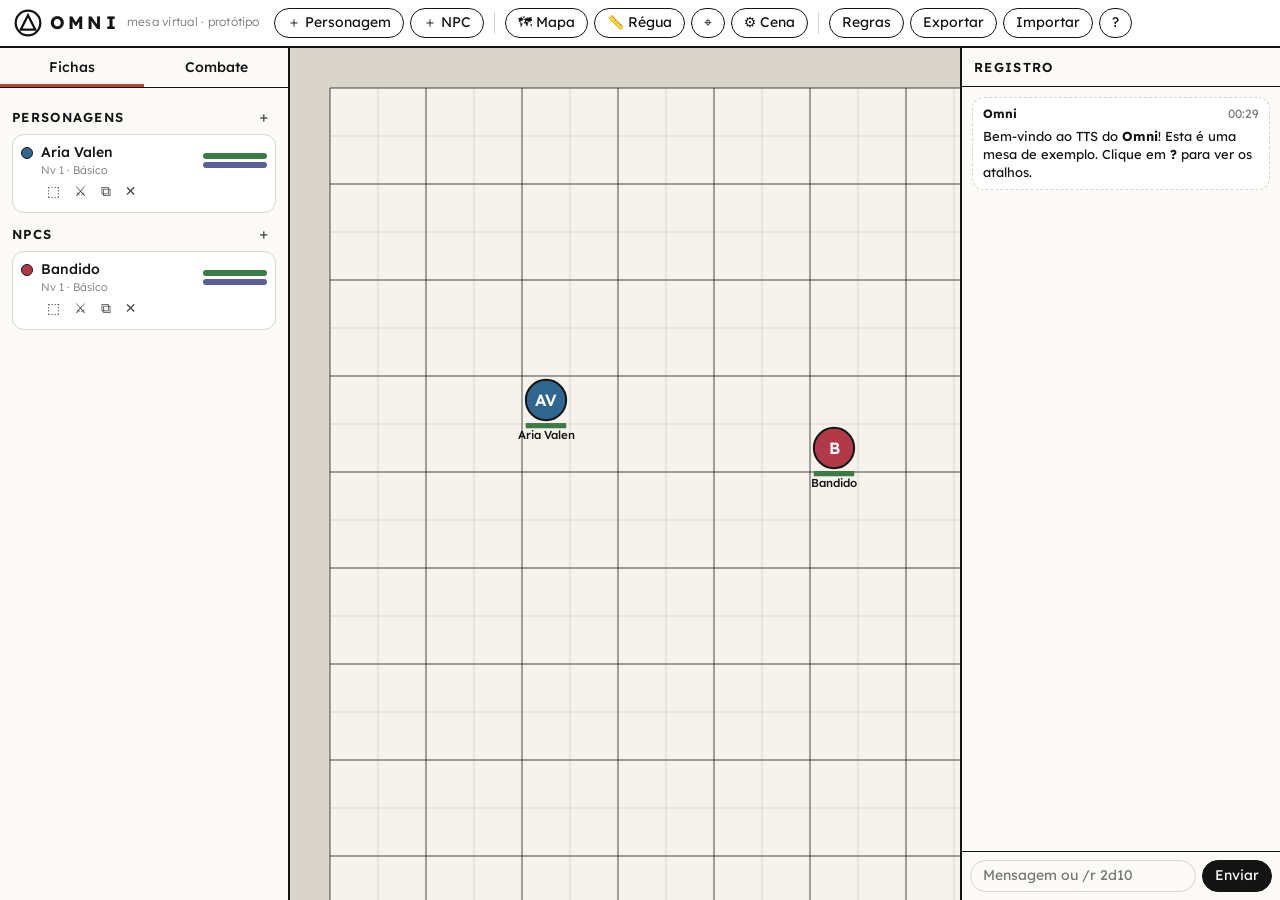
==== vtt/index.html @ f9f19699 "Estrutura inicial do Omni: livro, ficha, dados e protótipo do TTS - Livro de regras V4 convertido pa" ====
<!doctype html>
<html lang="pt-BR">
<head>
  <meta charset="utf-8">
  <meta name="viewport" content="width=device-width, initial-scale=1">
  <title>Omni — Mesa Virtual</title>
  <link rel="preconnect" href="https://fonts.googleapis.com">
  <link rel="stylesheet" href="https://fonts.googleapis.com/css2?family=Lexend:wght@300;400;500;600;700&display=swap">
  <link rel="stylesheet" href="css/omni.css">
  <link rel="icon" href="data:image/svg+xml,%3Csvg xmlns='http://www.w3.org/2000/svg' viewBox='0 0 100 100'%3E%3Ccircle cx='50' cy='50' r='44' fill='none' stroke='%23111' stroke-width='8'/%3E%3Cpolygon points='50,22 24,74 76,74' fill='none' stroke='%23111' stroke-width='8'/%3E%3C/svg%3E">
</head>
<body>
  <div id="app">
    <header class="topbar">
      <div class="brand"><svg viewBox="0 0 100 100" aria-hidden="true"><circle cx="50" cy="50" r="44"/><polygon points="50,22 24,74 76,74"/></svg>OMNI <small>mesa virtual · protótipo</small></div>
      <nav class="tools" aria-label="Ferramentas">
        <button id="btn-new-pc">＋ Personagem</button>
        <button id="btn-new-npc">＋ NPC</button>
        <span class="sep"></span>
        <button id="btn-map" title="Carregar imagem de mapa">🗺 Mapa</button>
        <button id="btn-ruler" aria-pressed="false" title="Régua de zonas (ou Ctrl+arrastar)">📏 Régua</button>
        <button id="btn-center" title="Centralizar">⌖</button>
        <button id="btn-scene" title="Configurar cena e grade">⚙ Cena</button>
        <span class="sep"></span>
        <button id="btn-rules">Regras</button>
        <button id="btn-export" title="Baixar a mesa em JSON">Exportar</button>
        <button id="btn-import" title="Carregar mesa ou personagem JSON">Importar</button>
        <button id="btn-help" title="Ajuda">?</button>
      </nav>
      <span id="round-badge" class="round-badge" aria-live="polite"></span>
    </header>

    <aside class="left">
      <div class="panel-tabs" role="tablist">
        <button data-panel="actors" aria-selected="true" role="tab">Fichas</button>
        <button data-panel="combat" aria-selected="false" role="tab">Combate</button>
      </div>
      <div id="actors" class="panel"></div>
      <div id="combat" class="panel" hidden></div>
    </aside>

    <main class="board-wrap"><canvas id="board" aria-label="Mapa da cena"></canvas></main>

    <aside class="right">
      <h3 class="chat-title">Registro</h3>
      <div id="chat-log" class="chat-log" aria-live="polite"></div>
      <form id="chat-form" class="chat-form" autocomplete="off">
        <input name="msg" placeholder="Mensagem ou /r 2d10" aria-label="Mensagem">
        <button class="primary">Enviar</button>
      </form>
    </aside>
  </div>
  <script>
    // Mostra erros na tela (protótipo): facilita reportar problemas.
    addEventListener('error', e => showErr(e.message + ' @ ' + (e.filename || '').split('/').pop() + ':' + e.lineno));
    addEventListener('unhandledrejection', e => showErr(String(e.reason && (e.reason.stack || e.reason))));
    function showErr(m) { const d = document.createElement('pre'); d.className = 'err-box'; d.textContent = m; d.onclick = () => d.remove(); document.body.append(d); }
  </script>
  <script type="module" src="js/main.js"></script>
</body>
</html>
---- vtt/css/omni.css ----
/* Omni — Mesa Virtual. Visual inspirado na ficha em papel: tinta preta, cantos arredondados, traço grosso. */
:root {
  --font-ui: 'Lexend', system-ui, -apple-system, 'Segoe UI', sans-serif;
  --paper: #ffffff;
  --bg: #f1efea;
  --panel: #fbfaf7;
  --ink: #141414;
  --ink-2: #4a4a48;
  --muted: #7b7a75;
  --line: #141414;
  --line-soft: #d8d5cc;
  --accent: #b5462f;
  --accent-ink: #ffffff;
  --ok: #3a7d44;
  --danger: #b23a3a;
  --gold: #c99a1a;
  --board-bg: #d9d5cb;
  --board-paper: #f6f3ec;
  --grid-fine: rgba(20, 20, 20, .12);
  --grid-block: rgba(20, 20, 20, .38);
  --radius: 14px;
  --stroke: 2.5px;
  --shadow: 0 10px 30px rgba(0, 0, 0, .18);
  color-scheme: light;
}
@media (prefers-color-scheme: dark) {
  :root:not([data-theme="light"]) {
    --bg: #1b1b1a; --panel: #242422; --ink: #f1efe9; --ink-2: #cfcdc6; --muted: #9a988f;
    --line: #e9e6de; --line-soft: #3b3a36; --board-bg: #121211; --board-paper: #2a2926;
    --grid-fine: rgba(255, 255, 255, .08); --grid-block: rgba(255, 255, 255, .28); --paper: #20201e;
    --shadow: 0 10px 30px rgba(0, 0, 0, .5); color-scheme: dark;
  }
}
:root[data-theme="dark"] {
  --bg: #1b1b1a; --panel: #242422; --ink: #f1efe9; --ink-2: #cfcdc6; --muted: #9a988f;
  --line: #e9e6de; --line-soft: #3b3a36; --board-bg: #121211; --board-paper: #2a2926;
  --grid-fine: rgba(255, 255, 255, .08); --grid-block: rgba(255, 255, 255, .28); --paper: #20201e; color-scheme: dark;
}

* { box-sizing: border-box; }
html, body { margin: 0; height: 100%; }
body { background: var(--bg); color: var(--ink); font: 14px/1.4 var(--font-ui); overflow: hidden; }
button, input, select, textarea { font: inherit; color: inherit; }
h2, h3, h4 { margin: 0; font-weight: 600; letter-spacing: .02em; }
.muted { color: var(--muted); }
.hint { color: var(--muted); font-size: 12px; }
[hidden] { display: none !important; }

button {
  background: var(--paper); border: 1.5px solid var(--line); border-radius: 999px; padding: 4px 12px;
  cursor: pointer; white-space: nowrap; transition: background .12s, transform .05s;
}
button:hover { background: var(--bg); }
button:active { transform: translateY(1px); }
button:disabled { opacity: .4; cursor: not-allowed; }
button.primary { background: var(--ink); color: var(--paper); }
button.primary:hover { background: var(--accent); border-color: var(--accent); }
button.danger { border-color: var(--danger); color: var(--danger); }
button[aria-pressed="true"] { background: var(--accent); color: var(--accent-ink); border-color: var(--accent); }
.icon-btn { border: none; background: transparent; padding: 2px 6px; border-radius: 6px; color: var(--ink-2); }
.icon-btn:hover { background: var(--line-soft); color: var(--ink); }
button.link { border: none; background: none; padding: 0; text-align: left; font-weight: 500; text-decoration: underline; text-decoration-color: var(--line-soft); text-underline-offset: 3px; }
button.link:hover { text-decoration-color: var(--accent); color: var(--accent); background: none; }
:focus-visible { outline: 2px solid var(--accent); outline-offset: 2px; }

input, select, textarea {
  background: transparent; border: none; border-bottom: 1.5px solid var(--line-soft); padding: 2px 4px; min-width: 0;
}
input:focus, select:focus, textarea:focus { outline: none; border-bottom-color: var(--accent); }
textarea { border: 1.5px solid var(--line-soft); border-radius: 8px; width: 100%; resize: vertical; padding: 6px 8px; }
select { border: 1.5px solid var(--line-soft); border-radius: 8px; padding: 3px 6px; background: var(--paper); }
input.num { width: 3.2em; text-align: center; }
input[type=number]::-webkit-inner-spin-button { opacity: .5; }

/* ---------- layout ---------- */
#app {
  height: 100vh; display: grid;
  grid-template: "top top top" auto "left board right" 1fr / 290px 1fr 320px;
}
.topbar { grid-area: top; display: flex; align-items: center; gap: 14px; padding: 8px 14px; border-bottom: var(--stroke) solid var(--line); background: var(--paper); }
.brand { display: flex; align-items: center; gap: 8px; font-weight: 700; letter-spacing: .18em; font-size: 18px; }
.brand small { font-weight: 300; letter-spacing: .02em; font-size: 12px; color: var(--muted); }
.brand svg { width: 28px; height: 28px; fill: none; stroke: var(--ink); stroke-width: 8; }
.tools { display: flex; gap: 6px; flex-wrap: wrap; align-items: center; }
.tools .sep { width: 1px; height: 22px; background: var(--line-soft); margin: 0 4px; }
.round-badge { margin-left: auto; font-weight: 600; color: var(--accent); }

.left, .right { background: var(--panel); display: flex; flex-direction: column; min-height: 0; }
.left { grid-area: left; border-right: var(--stroke) solid var(--line); }
.right { grid-area: right; border-left: var(--stroke) solid var(--line); }
.board-wrap { grid-area: board; position: relative; min-width: 0; min-height: 0; overflow: hidden; }
#board { display: block; touch-action: none; }

.panel-tabs { display: flex; border-bottom: 1.5px solid var(--line); }
.panel-tabs button, .tabs button[role=tab] { border: none; border-radius: 0; flex: 1; padding: 10px; background: transparent; font-weight: 500; }
.panel-tabs button[aria-selected="true"] { box-shadow: inset 0 -3px 0 var(--accent); }
.panel { overflow: auto; padding: 10px 12px; flex: 1; }
.panel h3 { display: flex; justify-content: space-between; align-items: center; margin: 8px 0 6px; font-size: 13px; text-transform: uppercase; letter-spacing: .1em; }

/* lista de atores */
.actor-list { list-style: none; padding: 0; margin: 0 0 10px; }
.actor-list li { display: grid; grid-template-columns: 12px 1fr auto; grid-template-areas: "dot name bars" "dot actions actions"; gap: 2px 8px;
  padding: 8px; border: 1.5px solid var(--line-soft); border-radius: 12px; margin-bottom: 6px; cursor: grab; background: var(--paper); }
.actor-list li:hover { border-color: var(--line); }
.actor-list li.muted { display: block; cursor: default; }
.actor-list .dot { grid-area: dot; width: 12px; height: 12px; border-radius: 50%; margin-top: 4px; border: 1.5px solid var(--line); }
.actor-list .name { grid-area: name; font-weight: 500; display: flex; flex-direction: column; }
.actor-list .name small { color: var(--muted); font-weight: 300; font-size: 11px; }
.actor-list .bars { grid-area: bars; display: flex; flex-direction: column; gap: 3px; justify-content: center; }
.actor-list .actions { grid-area: actions; display: flex; gap: 2px; }
.bar { display: block; width: 64px; height: 6px; background: var(--line-soft); border-radius: 3px; overflow: hidden; }
.bar i { display: block; height: 100%; }
.bar.hp i { background: var(--ok); } .bar.san i { background: #5b5f97; }

/* combate */
.combat-idle { text-align: center; padding: 20px 6px; }
.combat-head { display: flex; align-items: center; gap: 8px; margin-bottom: 8px; flex-wrap: wrap; }
.combat-head small { color: var(--muted); }
.combat-head .primary { margin-left: auto; }
.combatants { list-style: none; padding: 0; margin: 0; }
.combatants li { border: 1.5px solid var(--line-soft); border-radius: 12px; padding: 8px; margin-bottom: 8px; background: var(--paper); }
.combatants li.dying { border-color: var(--danger); }
.combatants li.dead { opacity: .5; }
.cb-top { display: flex; align-items: center; gap: 8px; }
.cb-top .muted { font-size: 11px; margin-left: auto; }
.pt-track { display: flex; gap: 3px; margin: 6px 0; flex-wrap: wrap; }
.pt-track i { width: 14px; height: 14px; border: 1.5px solid var(--line); border-radius: 50%; }
.pt-track i.crit { border-style: dashed; border-color: var(--danger); }
.pt-track i.used { background: var(--ink); }
.pt-track i.crit.used { background: var(--danger); }
.cb-actions { display: flex; flex-wrap: wrap; gap: 4px; align-items: center; font-size: 12px; }
.cb-actions span { flex-basis: 100%; color: var(--ink-2); }
.cb-actions button { padding: 2px 8px; font-size: 12px; }
.chips { display: flex; flex-wrap: wrap; gap: 4px; margin-top: 6px; }
.chip { font-size: 11px; border: 1px solid var(--line-soft); border-radius: 999px; padding: 0 6px; }
.warn { color: var(--danger); font-size: 12px; margin-top: 4px; }

/* chat */
.chat-title { padding: 10px 12px; border-bottom: 1.5px solid var(--line); font-size: 13px; text-transform: uppercase; letter-spacing: .1em; }
.chat-log { flex: 1; overflow: auto; padding: 10px; display: flex; flex-direction: column; gap: 8px; }
.chat-form { display: flex; gap: 6px; padding: 8px; border-top: 1.5px solid var(--line); }
.chat-form input { flex: 1; border: 1.5px solid var(--line-soft); border-radius: 999px; padding: 5px 12px; }
.msg { border: 1.5px solid var(--line-soft); border-radius: 12px; padding: 8px 10px; background: var(--paper); }
.msg header { display: flex; justify-content: space-between; font-size: 12px; margin-bottom: 4px; }
.msg header time { color: var(--muted); }
.msg p { margin: 0; }
.msg-system { border-style: dashed; font-size: 13px; }
.msg-roll { border-color: var(--line); }
.roll-title { font-weight: 600; }
.roll-meta { font-size: 12px; color: var(--muted); margin-bottom: 6px; }
.dice { display: flex; flex-wrap: wrap; gap: 5px; margin-bottom: 6px; }
.die { min-width: 30px; height: 30px; display: inline-flex; align-items: center; justify-content: center; gap: 2px; padding: 0 5px;
  border: 2px solid var(--line); border-radius: 8px; font-weight: 600; font-size: 14px; }
.die.ok { background: var(--ink); color: var(--paper); }
.die.fail { color: var(--muted); border-color: var(--line-soft); }
.die.crit { background: var(--gold); border-color: var(--gold); color: #111; }
.die.reduced { background: var(--ink-2); }
.die s { font-weight: 300; font-size: 11px; opacity: .7; }
.die.bonus { border-style: dashed; }
.die.virtue { outline: 2px solid var(--ok); }
.die.flaw { outline: 2px solid var(--danger); }
.roll-total .big { font-size: 22px; font-weight: 700; }
.verdict { margin-top: 4px; font-weight: 700; letter-spacing: .06em; }
.verdict.pass { color: var(--ok); } .verdict.fail { color: var(--danger); }
.verdict small { font-weight: 400; letter-spacing: 0; color: var(--muted); }
.effect { margin-top: 6px; padding: 6px 8px; background: var(--bg); border-radius: 8px; font-size: 13px; }
.roll-actions { display: flex; flex-wrap: wrap; gap: 4px; margin-top: 8px; }
.roll-actions button { font-size: 12px; padding: 2px 10px; }

/* janelas */
.window { position: fixed; background: var(--paper); border: var(--stroke) solid var(--line); border-radius: 18px; box-shadow: var(--shadow);
  display: flex; flex-direction: column; max-height: calc(100vh - 20px); max-width: calc(100vw - 16px); }
.window-head { display: flex; align-items: center; justify-content: space-between; padding: 8px 10px 8px 16px; border-bottom: var(--stroke) solid var(--line); cursor: move; user-select: none; }
.window-head h2 { font-size: 15px; }
.window-body { overflow: auto; padding: 12px 14px; }
.toast { position: fixed; bottom: 18px; left: 50%; transform: translateX(-50%); background: var(--ink); color: var(--paper); padding: 8px 16px; border-radius: 999px; z-index: 9999; box-shadow: var(--shadow); }
.boot-error { max-width: 640px; margin: 15vh auto; padding: 24px; border: var(--stroke) solid var(--line); border-radius: var(--radius); background: var(--paper); }

/* formulários de diálogo */
.roll-form { display: grid; grid-template-columns: 1fr 1fr; gap: 10px 12px; }
.roll-form label { display: flex; flex-direction: column; font-size: 12px; color: var(--ink-2); gap: 2px; }
.roll-form label:has(> input[type=checkbox]) { flex-direction: row; align-items: center; gap: 6px; }
.roll-form .full { grid-column: 1 / -1; }
.roll-form input:not([type=checkbox]):not([type=radio]) { font-size: 15px; color: var(--ink); }
.roll-form .row { display: flex; gap: 6px; flex-wrap: wrap; }
.seg { display: flex; border: 1.5px solid var(--line); border-radius: 999px; overflow: hidden; }
.seg label { flex: 1; flex-direction: row !important; justify-content: center; padding: 5px; cursor: pointer; font-size: 13px !important; color: var(--ink) !important; }
.seg input { position: absolute; opacity: 0; pointer-events: none; }
.seg label:has(input:checked) { background: var(--ink); color: var(--paper) !important; }
.preview { margin: 0; padding: 8px; background: var(--bg); border-radius: 8px; font-size: 13px; }
.rules label { display: grid; grid-template-columns: auto 1fr; gap: 0 8px; margin-bottom: 10px; }
.rules small { grid-column: 2; color: var(--muted); }
.rest { display: flex; flex-direction: column; gap: 8px; }
.rest button { border-radius: 12px; padding: 10px; text-align: left; display: flex; justify-content: space-between; }
.rest small { color: var(--muted); }
.help h4 { margin: 10px 0 4px; } .help ul { margin: 0; padding-left: 18px; } .help li { margin-bottom: 3px; }

/* ---------- ficha ---------- */
.sheet-window .window-body { padding: 0; display: flex; flex-direction: column; min-height: 0; }
.tabs { display: flex; align-items: center; gap: 6px; padding: 0 10px; border-bottom: 1.5px solid var(--line); position: sticky; top: 0; background: var(--paper); z-index: 2; flex-wrap: wrap; }
.tabs button[role=tab] { flex: none; }
.tabs button[aria-selected="true"] { box-shadow: inset 0 -3px 0 var(--accent); }
.tabs .spacer { flex: 1; }
.warnings { padding: 0 14px; color: var(--danger); font-size: 12px; }
.warnings div { padding-top: 4px; }
.sheet-page { overflow: auto; padding: 12px 14px 16px; }
.box { border: var(--stroke) solid var(--line); border-radius: var(--radius); padding: 10px 12px; background: var(--paper); }
.box h3 { text-align: center; font-size: 14px; text-transform: uppercase; letter-spacing: .08em; margin-bottom: 8px; }
.box h4, .stat h4 { font-size: 12px; text-transform: uppercase; letter-spacing: .08em; text-align: center; margin-bottom: 4px; }

.sheet-grid { display: grid; gap: 12px; grid-template-columns: 210px minmax(0, 1fr) 300px;
  grid-template-areas: "personal personal progress" "domains middle combat"; }
.personal { grid-area: personal; display: grid; grid-template-columns: repeat(3, minmax(0, 1fr)) 110px; gap: 6px 14px; align-items: end; }
.personal label { display: flex; gap: 6px; align-items: baseline; font-size: 12px; font-weight: 600; text-transform: uppercase; letter-spacing: .05em; }
.personal label input, .personal label select { flex: 1; font-weight: 400; text-transform: none; letter-spacing: 0; font-size: 14px; }
.personal label:first-child input { font-size: 18px; font-weight: 600; }
.portrait { grid-column: 4; grid-row: 1 / span 3; display: flex; flex-direction: column; align-items: center; gap: 4px; }
.portrait img { width: 72px; height: 72px; object-fit: cover; border-radius: 50%; border: var(--stroke) solid var(--line); }
.portrait button { font-size: 11px; padding: 1px 8px; }
.progress { grid-area: progress; }
.progress h3 { font-weight: 500; text-transform: none; font-size: 17px; letter-spacing: .02em; }
.pp-grid { display: grid; grid-template-columns: 1fr 1fr; gap: 6px; }
.pp-grid > * { display: flex; justify-content: space-between; align-items: center; font-size: 12px; border: 1.5px solid var(--line-soft); border-radius: 10px; padding: 3px 8px; }
.pp-grid output { font-weight: 700; font-size: 15px; }
.pp-grid .pill { border-color: var(--line); border-radius: 999px; }

.domains { grid-area: domains; display: flex; flex-direction: column; gap: 4px; }
.dom-block { display: grid; grid-template-columns: 20px 1fr; align-items: center; }
.dom-label { writing-mode: vertical-rl; transform: rotate(180deg); font-size: 12px; color: var(--ink-2); text-align: center; letter-spacing: .06em; }
.dom-tri { position: relative; width: 170px; height: 150px; margin: 0 auto; }
.dom-tri svg { position: absolute; inset: 4px 10px 18px; width: calc(100% - 20px); height: calc(100% - 22px); fill: none; stroke: var(--line); stroke-width: 4; stroke-linejoin: round; }
.circle { position: absolute; display: flex; flex-direction: column; align-items: center; justify-content: center; border: 3px solid var(--line); border-radius: 50%; background: var(--paper); }
.circle input { width: 100%; text-align: center; border: none; font-weight: 700; font-size: 18px; padding: 0; }
.circle small { font-size: 11px; color: var(--accent); font-weight: 600; line-height: 1; }
.circle.big { width: 62px; height: 62px; left: 54px; top: 0; }
.circle.big input { font-size: 22px; }
.circle.left, .circle.right { width: 46px; height: 46px; top: 80px; }
.circle.left { left: 4px; } .circle.right { right: 4px; }
.attr-name { position: absolute; top: 128px; border: none; background: none; padding: 0 2px; font-size: 11px; color: var(--ink-2); text-decoration: underline dotted; text-underline-offset: 3px; }
.attr-name:hover { color: var(--accent); background: none; }
.attr-name.left { left: 0; } .attr-name.right { right: 0; }

.middle { grid-area: middle; display: flex; flex-direction: column; gap: 12px; min-width: 0; }
.vf { display: grid; grid-template-columns: 1fr 1fr; gap: 10px; }
.vf-col h4 { border-bottom: 1.5px solid var(--line); padding-bottom: 4px; }
.vf-row { display: flex; align-items: center; gap: 4px; margin-top: 4px; }
.vf-row input:not([type=checkbox]) { flex: 1; width: 0; }
.vf-row .use { display: flex; align-items: center; gap: 2px; font-size: 12px; }
.add { margin-top: 6px; font-size: 12px; padding: 2px 10px; border-style: dashed; }
.apts table { width: 100%; border-collapse: collapse; }
.apts th { font-size: 12px; text-transform: uppercase; letter-spacing: .06em; border-bottom: 1.5px solid var(--line); padding: 2px 4px; text-align: left; }
.apts th:nth-child(2) { width: 54px; text-align: center; border-left: 1.5px solid var(--line); }
.apts td { border-bottom: 1px solid var(--line-soft); padding: 3px 4px; }
.apts td:nth-child(2) { text-align: center; border-left: 1.5px solid var(--line); }
.apts td:last-child { width: 30px; }
input.mini { font-size: 12px; width: 9em; margin-left: 6px; }
.tag { font-size: 10px; border: 1px solid var(--line-soft); border-radius: 999px; padding: 0 6px; color: var(--muted); }
.add-row { display: flex; gap: 6px; margin-top: 8px; align-items: center; flex-wrap: wrap; }
.add-row select { flex: 1; min-width: 120px; }
.native { display: flex; gap: 6px; align-items: baseline; margin-top: 8px; padding-top: 6px; border-top: 1.5px solid var(--line); font-size: 12px; font-weight: 600; text-transform: uppercase; }
.native input { flex: 1; text-transform: none; font-weight: 400; }
.cond-row { display: flex; align-items: center; gap: 6px; border: 1.5px solid var(--line); border-radius: 999px; padding: 2px 4px 2px 12px; margin-bottom: 4px; }
.cond-row span { flex: 1; }
.special { display: grid; grid-template-columns: 1fr 1fr; gap: 8px; border: none; padding: 0; }
.special > div { border: var(--stroke) solid var(--line); border-radius: 12px 12px 30px 30px; padding: 6px; }
.pair, .big-pair { display: flex; align-items: center; justify-content: center; gap: 4px; }
.pair output, .big-pair output { font-weight: 700; font-size: 18px; }
.big-pair input.big { font-size: 26px; width: 2.4em; font-weight: 700; }
.big-pair output { font-size: 26px; }

.combat-stats { grid-area: combat; display: flex; flex-direction: column; gap: 8px; }
.stat { border: var(--stroke) solid var(--line); border-radius: 12px; padding: 6px 8px; display: block; }
.stat .sub { display: flex; justify-content: space-between; align-items: center; font-size: 11px; color: var(--ink-2); border-top: 1.5px solid var(--line-soft); margin-top: 4px; padding-top: 3px; gap: 4px; flex-wrap: wrap; }
.stat .sub select { font-size: 11px; padding: 1px 4px; }
.two { display: grid; grid-template-columns: 1fr 1fr; gap: 8px; }
.two.small { font-size: 12px; margin-bottom: 6px; }
.three { display: flex; flex-wrap: wrap; gap: 6px 10px; align-items: center; font-size: 12px; }
.three label { display: flex; align-items: center; gap: 4px; }
.three button { font-size: 12px; padding: 2px 8px; }
.death.active { border-color: var(--danger); background: color-mix(in srgb, var(--danger) 8%, transparent); }
.hex { display: flex; flex-direction: column; align-items: center; justify-content: center; border: var(--stroke) solid var(--line);
  clip-path: polygon(25% 0, 75% 0, 100% 50%, 75% 100%, 25% 100%, 0 50%); background: var(--line); padding: 3px; }
.hex > * { background: var(--paper); width: 100%; text-align: center; }
.hex h4 { padding-top: 10px; margin: 0; }
.hex output { font-size: 28px; font-weight: 700; padding-bottom: 10px; }
.abs-row { display: flex; align-items: center; gap: 6px; font-size: 12px; padding: 2px 0; border-bottom: 1px solid var(--line-soft); }
.abs-row span { flex: 1; }
.move { display: flex; align-items: center; gap: 8px; border: var(--stroke) solid var(--line); border-radius: 999px; padding: 4px 6px 4px 14px; }
.move h4 { margin: 0; }
.tag-hex { background: var(--ink); color: var(--paper); padding: 2px 14px; clip-path: polygon(10% 0, 90% 0, 100% 50%, 90% 100%, 10% 100%, 0 50%); font-weight: 600; }
.move small { color: var(--muted); font-size: 11px; }

/* habilidades */
.habs { margin-bottom: 12px; }
.hab-cols { display: grid; grid-template-columns: repeat(3, minmax(0, 1fr)); gap: 10px 16px; }
.hab-cols h4 { text-align: left; border-bottom: 1.5px solid var(--line); padding-bottom: 3px; }
.hab-cols ul { list-style: none; margin: 4px 0 0; padding: 0; }
.hab-cols li { margin-bottom: 4px; }
.hab-cols summary { display: flex; align-items: center; gap: 6px; cursor: pointer; }
.hab-cols summary b { flex: 1; font-weight: 500; }
.hab-cols .desc { font-size: 12px; color: var(--ink-2); margin: 4px 0 8px 14px; }
label.mini { font-size: 11px; color: var(--muted); }
.power-grid { display: grid; grid-template-columns: repeat(auto-fill, minmax(min(100%, 400px), 1fr)); gap: 10px; margin-bottom: 8px; }
.power-card { border: var(--stroke) solid var(--line); border-radius: var(--radius); overflow: hidden; display: flex; flex-direction: column; }
.pc-head { display: flex; border-bottom: 1.5px solid var(--line); }
.pc-head > input { flex: 1; padding: 6px 10px; font-weight: 600; border: none; }
.pc-head label { border-left: 1.5px solid var(--line); padding: 2px 8px; font-size: 11px; display: flex; flex-direction: column; align-items: center; }
.pc-meta { display: grid; grid-template-columns: repeat(auto-fit, minmax(96px, 1fr)); border-bottom: 1.5px solid var(--line); }
.pc-meta label { font-size: 10px; text-transform: uppercase; letter-spacing: .05em; padding: 3px 6px; display: flex; flex-direction: column; border-right: 1.5px solid var(--line); }
.pc-meta label:last-child { border-right: none; }
.pc-meta input { font-size: 13px; border: none; text-transform: none; }
.power-card textarea { border: none; border-radius: 0; min-height: 70px; }
.variants { font-size: 11px; text-transform: uppercase; display: flex; gap: 6px; padding: 4px 10px; border-top: 1.5px solid var(--line); align-items: baseline; }
.variants input { flex: 1; text-transform: none; font-size: 13px; }
.pc-foot { display: flex; gap: 8px; align-items: center; flex-wrap: wrap; padding: 6px 10px; border-top: 1.5px solid var(--line-soft); font-size: 12px; }
.pc-foot .spacer { flex: 1; }

/* inventário */
.inv-grid { display: grid; grid-template-columns: minmax(0, 1fr) minmax(0, 1fr); gap: 12px; }
.inv-grid .wide { grid-column: 1 / -1; }
.inv, .weapons { width: 100%; border-collapse: collapse; }
.inv th, .weapons th { font-size: 11px; text-transform: uppercase; letter-spacing: .05em; border-bottom: 1.5px solid var(--line); text-align: left; padding: 3px; }
.inv td, .weapons td { border-bottom: 1px solid var(--line-soft); padding: 3px; }
.inv td:first-child input, .weapons td:first-child input { width: 100%; }
.inv tfoot td { font-weight: 600; border-top: 1.5px solid var(--line); }
.weapons select { font-size: 12px; max-width: 120px; }
.weapons td.btns { white-space: nowrap; }
.weapons td.btns button { padding: 1px 8px; }
.table-scroll { overflow-x: auto; }
textarea.notes { min-height: 140px; } textarea.notes.tall { min-height: 220px; }

@media (max-width: 1100px) {
  #app { grid-template: "top" auto "board" 1fr "left" 220px "right" 240px / 1fr; }
  body { overflow: auto; }
  #app { height: auto; min-height: 100vh; }
  .board-wrap { height: 60vh; }
  .left, .right { border: none; border-top: var(--stroke) solid var(--line); }
}
@media (max-width: 900px) {
  .sheet-grid { grid-template-columns: 1fr; grid-template-areas: "personal" "progress" "domains" "middle" "combat"; }
  .domains { flex-direction: row; flex-wrap: wrap; justify-content: center; }
  .personal { grid-template-columns: 1fr 1fr; }
  .portrait { grid-column: auto; grid-row: auto; }
  .hab-cols, .inv-grid { grid-template-columns: 1fr; }
}
.err-box { position: fixed; left: 8px; bottom: 8px; max-width: 60vw; background: #b23a3a; color: #fff; padding: 8px 12px; border-radius: 8px; z-index: 99999; white-space: pre-wrap; font-size: 12px; cursor: pointer; }
.weapons td:first-child { min-width: 130px; }
.weapons { min-width: 860px; }
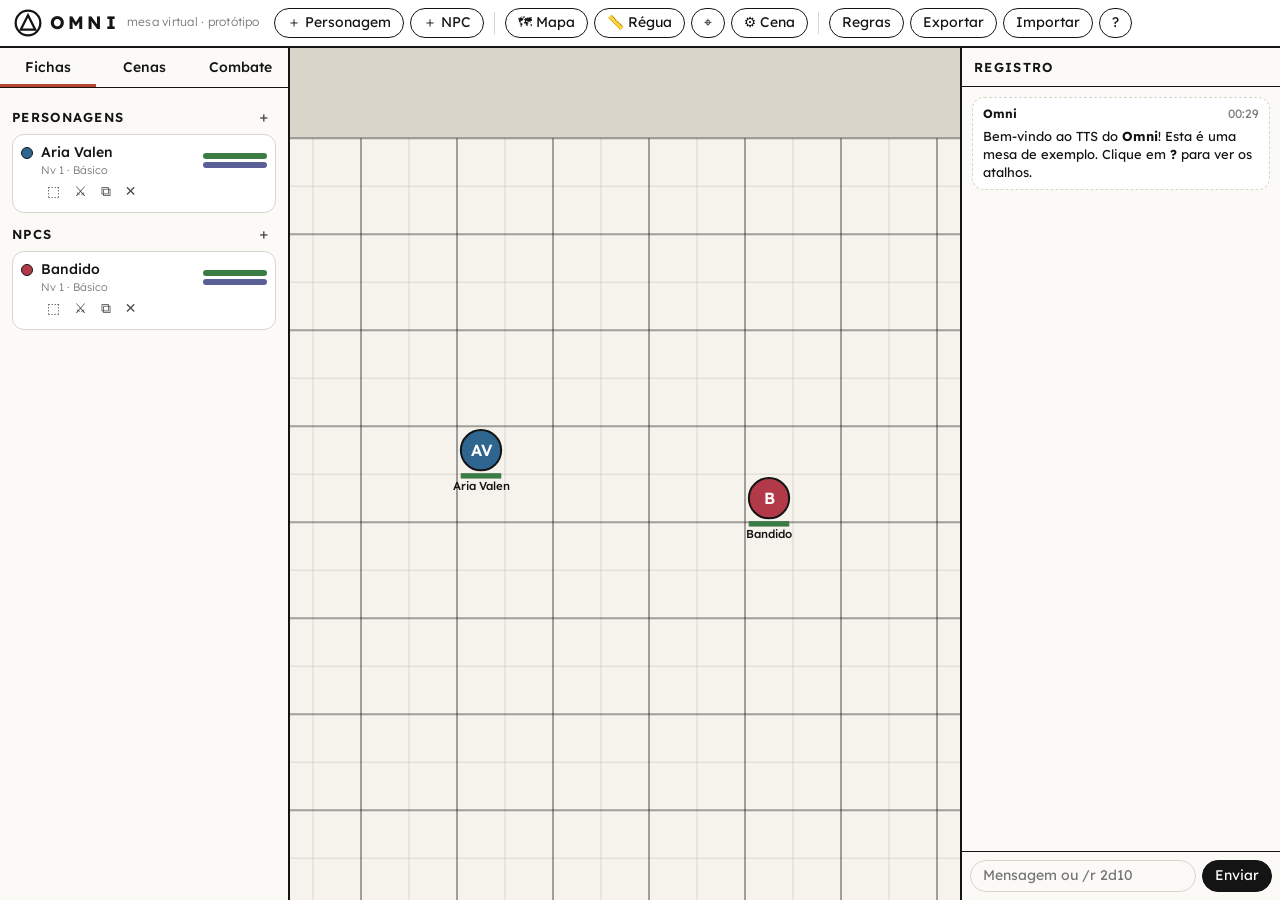
==== commit aafbb5cb: "VTT: cenas, tokens melhores, seleção múltipla, ping e desfazer Primeiro pacote das melhorias da mesa" ====
--- a/vtt/index.html
+++ b/vtt/index.html
@@ -19,7 +19,7 @@
         <span class="sep"></span>
         <button id="btn-map" title="Carregar imagem de mapa">🗺 Mapa</button>
         <button id="btn-ruler" aria-pressed="false" title="Régua de zonas (ou Ctrl+arrastar)">📏 Régua</button>
-        <button id="btn-center" title="Centralizar">⌖</button>
+        <button id="btn-center" title="Ver a cena inteira">⌖</button>
         <button id="btn-scene" title="Configurar cena e grade">⚙ Cena</button>
         <span class="sep"></span>
         <button id="btn-rules">Regras</button>
@@ -28,18 +28,24 @@
         <button id="btn-help" title="Ajuda">?</button>
       </nav>
       <span id="round-badge" class="round-badge" aria-live="polite"></span>
+      <button id="btn-net" class="net-badge" hidden title="Mesa compartilhada"></button>
     </header>
 
     <aside class="left">
       <div class="panel-tabs" role="tablist">
         <button data-panel="actors" aria-selected="true" role="tab">Fichas</button>
+        <button data-panel="scenes" aria-selected="false" role="tab">Cenas</button>
         <button data-panel="combat" aria-selected="false" role="tab">Combate</button>
       </div>
       <div id="actors" class="panel"></div>
+      <div id="scenes" class="panel" hidden></div>
       <div id="combat" class="panel" hidden></div>
     </aside>
 
-    <main class="board-wrap"><canvas id="board" aria-label="Mapa da cena"></canvas></main>
+    <main class="board-wrap">
+      <canvas id="board" aria-label="Mapa da cena"></canvas>
+      <div id="scene-banner" class="scene-banner" hidden></div>
+    </main>
 
     <aside class="right">
       <h3 class="chat-title">Registro</h3>
--- a/vtt/css/omni.css
+++ b/vtt/css/omni.css
@@ -84,6 +84,54 @@
 .tools { display: flex; gap: 6px; flex-wrap: wrap; align-items: center; }
 .tools .sep { width: 1px; height: 22px; background: var(--line-soft); margin: 0 4px; }
 .round-badge { margin-left: auto; font-weight: 600; color: var(--accent); }
+
+/* ---------- menu do token ---------- */
+.token-hud { position: absolute; left: 12px; bottom: 12px; z-index: 5; width: 292px; max-height: calc(100% - 24px); overflow: auto; background: var(--paper); border: var(--stroke) solid var(--line);
+  border-radius: 14px; box-shadow: var(--shadow); padding: 8px 10px; font-size: 13px; display: flex; flex-direction: column; gap: 6px; }
+.token-hud header { display: flex; align-items: center; gap: 6px; }
+.token-hud header small { margin-left: auto; color: var(--muted); }
+.token-hud .dot { width: 10px; height: 10px; border-radius: 50%; border: 1.5px solid var(--line); flex: none; }
+.hud-res { display: grid; grid-template-columns: 62px auto 44px auto auto 1fr; align-items: center; gap: 2px; }
+.hud-res input { width: 44px; text-align: center; -moz-appearance: textfield; appearance: textfield; }
+.hud-res input::-webkit-inner-spin-button, .hud-res input::-webkit-outer-spin-button { -webkit-appearance: none; margin: 0; }
+.hud-res .muted { font-size: 12px; }
+.hud-res .bar { width: auto; margin-left: 6px; }
+.hud-label { font-size: 12px; font-weight: 500; }
+.hud-conds { display: flex; flex-wrap: wrap; gap: 4px; align-items: center; }
+.hud-conds .chip { display: inline-flex; align-items: center; gap: 2px; font-size: 12px; padding: 1px 2px 1px 8px; }
+.hud-conds .icon-btn { padding: 0 4px; font-size: 12px; line-height: 1.2; }
+.hud-conds select { font-size: 12px; padding: 1px 4px; }
+.hud-row label { display: flex; align-items: center; gap: 6px; font-size: 12px; }
+.hud-actions { display: flex; flex-wrap: wrap; gap: 4px; }
+.hud-actions button { padding: 2px 10px; font-size: 12px; }
+
+/* ---------- cenas ---------- */
+.scene-list { list-style: none; padding: 0; margin: 0 0 10px; }
+.scene-list li { display: grid; grid-template-columns: 56px 1fr; grid-template-areas: "thumb name" "thumb actions"; gap: 2px 8px; align-items: center;
+  padding: 6px; border: 1.5px solid var(--line-soft); border-radius: 12px; margin-bottom: 6px; cursor: pointer; background: var(--paper); }
+.scene-list li:hover { border-color: var(--line); }
+.scene-list li.vendo { border-color: var(--line); box-shadow: inset 3px 0 0 var(--accent); }
+.scene-list li.ativa .scene-thumb { outline: 2px solid var(--ok); outline-offset: 1px; }
+.scene-thumb { grid-area: thumb; width: 56px; height: 40px; border-radius: 6px; border: 1.5px solid var(--line-soft); background: var(--board-paper) center / cover no-repeat; }
+.scene-list .name { grid-area: name; font-weight: 500; display: flex; flex-direction: column; min-width: 0; }
+.scene-list .name small { color: var(--muted); font-weight: 300; font-size: 11px; }
+.scene-list .name small b { color: var(--ok); font-weight: 600; }
+.scene-list .actions { grid-area: actions; display: flex; gap: 2px; }
+.scene-banner { position: absolute; top: 10px; left: 50%; transform: translateX(-50%); z-index: 4; display: flex; align-items: center; gap: 8px;
+  background: var(--ink); color: var(--paper); padding: 6px 8px 6px 14px; border-radius: 999px; box-shadow: var(--shadow); font-size: 13px; white-space: nowrap; }
+.scene-banner button { padding: 2px 10px; font-size: 12px; }
+
+/* ---------- mesa compartilhada ---------- */
+.net-badge { font-size: 12px; }
+.net-badge[data-status="conectado"] { border-color: var(--ok); color: var(--ok); }
+.net-badge[data-status="reconectando"], .net-badge[data-status="conectando"] { border-color: var(--danger); color: var(--danger); }
+.net-dialog h4 { margin: 12px 0 4px; }
+.net-dialog p { margin: 4px 0; }
+.net-players { margin: 0; padding-left: 18px; }
+.invite { display: grid; grid-template-columns: 1fr auto; gap: 2px 8px; align-items: center; margin-bottom: 6px; }
+.invite input { font-size: 12px; }
+.invite small { grid-column: 1 / -1; color: var(--muted); font-size: 11px; }
+.net-dialog form { margin-top: 10px; }
 
 .left, .right { background: var(--panel); display: flex; flex-direction: column; min-height: 0; }
 .left { grid-area: left; border-right: var(--stroke) solid var(--line); }
@@ -346,3 +394,6 @@
 .err-box { position: fixed; left: 8px; bottom: 8px; max-width: 60vw; background: #b23a3a; color: #fff; padding: 8px 12px; border-radius: 8px; z-index: 99999; white-space: pre-wrap; font-size: 12px; cursor: pointer; }
 .weapons td:first-child { min-width: 130px; }
 .weapons { min-width: 860px; }
+.armors { min-width: 560px; }
+.armors td:nth-child(5) input { width: 100%; }
+.combat-stats > button[data-act="dodge"] { align-self: center; }
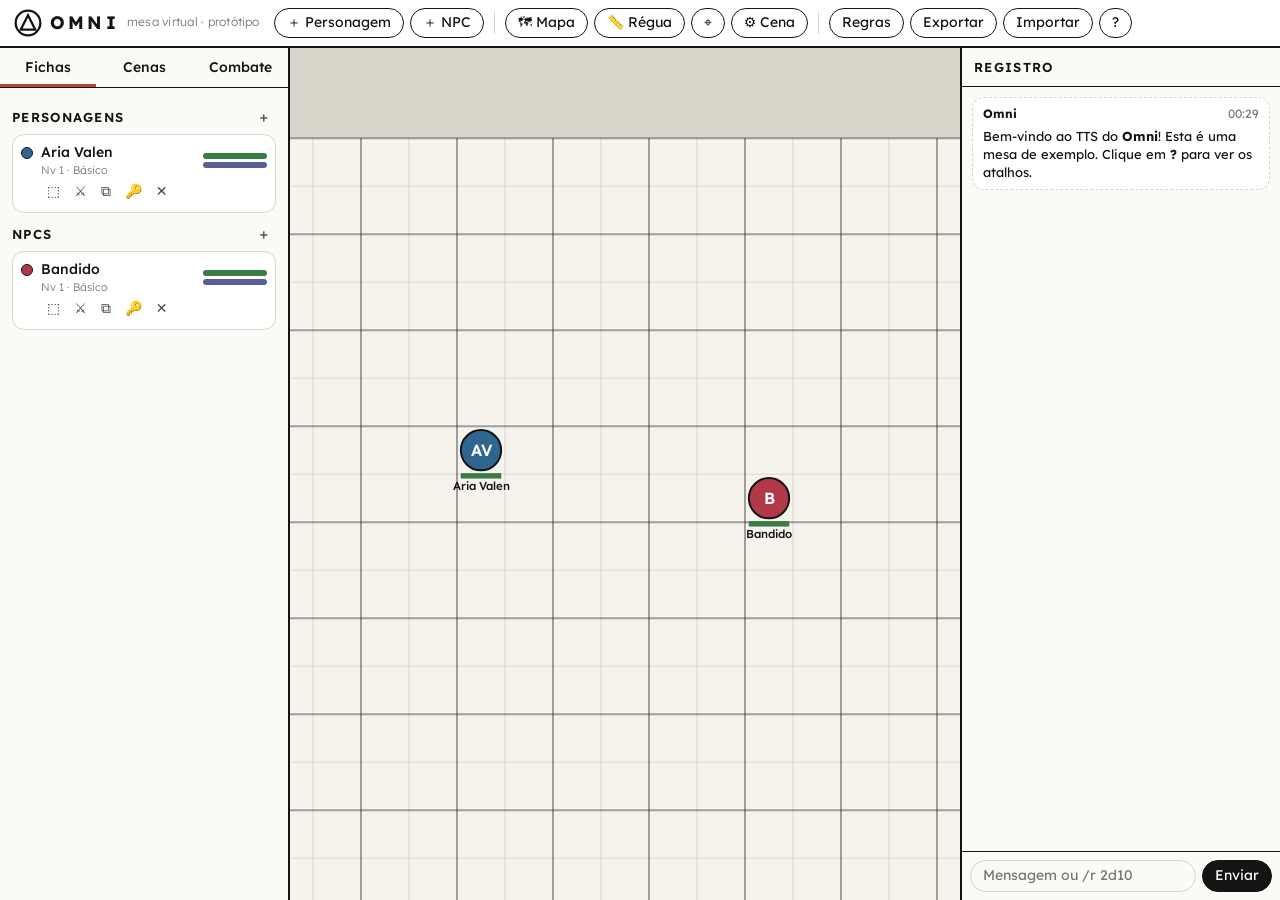
==== commit 5e37131d: "Jogar online com os amigos: link público e mestre × jogador - jogar-online.bat / servidor.py --onlin" ====
--- a/vtt/index.html
+++ b/vtt/index.html
@@ -15,26 +15,27 @@
       <div class="brand"><svg viewBox="0 0 100 100" aria-hidden="true"><circle cx="50" cy="50" r="44"/><polygon points="50,22 24,74 76,74"/></svg>OMNI <small>mesa virtual · protótipo</small></div>
       <nav class="tools" aria-label="Ferramentas">
         <button id="btn-new-pc">＋ Personagem</button>
-        <button id="btn-new-npc">＋ NPC</button>
+        <button id="btn-new-npc" class="so-mestre">＋ NPC</button>
         <span class="sep"></span>
-        <button id="btn-map" title="Carregar imagem de mapa">🗺 Mapa</button>
+        <button id="btn-map" class="so-mestre" title="Carregar imagem de mapa">🗺 Mapa</button>
         <button id="btn-ruler" aria-pressed="false" title="Régua de zonas (ou Ctrl+arrastar)">📏 Régua</button>
         <button id="btn-center" title="Ver a cena inteira">⌖</button>
-        <button id="btn-scene" title="Configurar cena e grade">⚙ Cena</button>
+        <button id="btn-scene" class="so-mestre" title="Configurar cena e grade">⚙ Cena</button>
         <span class="sep"></span>
-        <button id="btn-rules">Regras</button>
+        <button id="btn-rules" class="so-mestre">Regras</button>
         <button id="btn-export" title="Baixar a mesa em JSON">Exportar</button>
-        <button id="btn-import" title="Carregar mesa ou personagem JSON">Importar</button>
+        <button id="btn-import" class="so-mestre" title="Carregar mesa ou personagem JSON">Importar</button>
         <button id="btn-help" title="Ajuda">?</button>
       </nav>
       <span id="round-badge" class="round-badge" aria-live="polite"></span>
+      <span id="papel-badge" class="papel-badge" hidden></span>
       <button id="btn-net" class="net-badge" hidden title="Mesa compartilhada"></button>
     </header>
 
     <aside class="left">
       <div class="panel-tabs" role="tablist">
         <button data-panel="actors" aria-selected="true" role="tab">Fichas</button>
-        <button data-panel="scenes" aria-selected="false" role="tab">Cenas</button>
+        <button data-panel="scenes" class="so-mestre" aria-selected="false" role="tab">Cenas</button>
         <button data-panel="combat" aria-selected="false" role="tab">Combate</button>
       </div>
       <div id="actors" class="panel"></div>
--- a/vtt/css/omni.css
+++ b/vtt/css/omni.css
@@ -120,6 +120,27 @@
 .scene-banner { position: absolute; top: 10px; left: 50%; transform: translateX(-50%); z-index: 4; display: flex; align-items: center; gap: 8px;
   background: var(--ink); color: var(--paper); padding: 6px 8px 6px 14px; border-radius: 999px; box-shadow: var(--shadow); font-size: 13px; white-space: nowrap; }
 .scene-banner button { padding: 2px 10px; font-size: 12px; }
+
+/* ---------- papéis (mestre × jogador) ---------- */
+body.jogador .so-mestre { display: none !important; }
+.papel-badge { font-size: 12px; font-weight: 600; letter-spacing: .04em; padding: 2px 10px; border-radius: 999px; border: 1.5px solid var(--line); }
+body.jogador .papel-badge { border-color: var(--line-soft); color: var(--ink-2); font-weight: 500; }
+.privado { font-size: 11px; color: #5b5f97; margin-left: 6px; font-weight: 500; }
+.msg-privada { border-style: dashed; border-color: #5b5f97; }
+.estimativa { font-size: 12px; font-weight: 600; padding: 1px 10px; border-radius: 999px; border: 1.5px solid currentColor; }
+.estimativa.bem { color: var(--ok); } .estimativa.meio { color: #a0761e; } .estimativa.mal { color: var(--danger); }
+.actor-list li.oculto { border-style: dashed; opacity: .75; }
+.actor-list li.alheio { cursor: default; }
+.perm-form { display: flex; flex-direction: column; gap: 10px; }
+.perm-form fieldset { border: 1.5px solid var(--line-soft); border-radius: 10px; padding: 6px 10px; display: flex; flex-direction: column; gap: 4px; }
+.perm-form legend { font-size: 12px; font-weight: 600; padding: 0 4px; }
+.perm-form label { display: flex; gap: 6px; align-items: center; font-size: 13px; }
+.somente-leitura .window-head h2::after { content: ''; }
+.somente-leitura input:disabled, .somente-leitura select:disabled, .somente-leitura textarea:disabled { color: inherit; opacity: 1; }
+.invite.destaque input { border-bottom-color: var(--ok); font-weight: 600; }
+.invite.destaque small { color: var(--ok); font-weight: 600; }
+.net-dialog details { margin: 8px 0; font-size: 13px; }
+.net-dialog summary { cursor: pointer; color: var(--ink-2); }
 
 /* ---------- mesa compartilhada ---------- */
 .net-badge { font-size: 12px; }
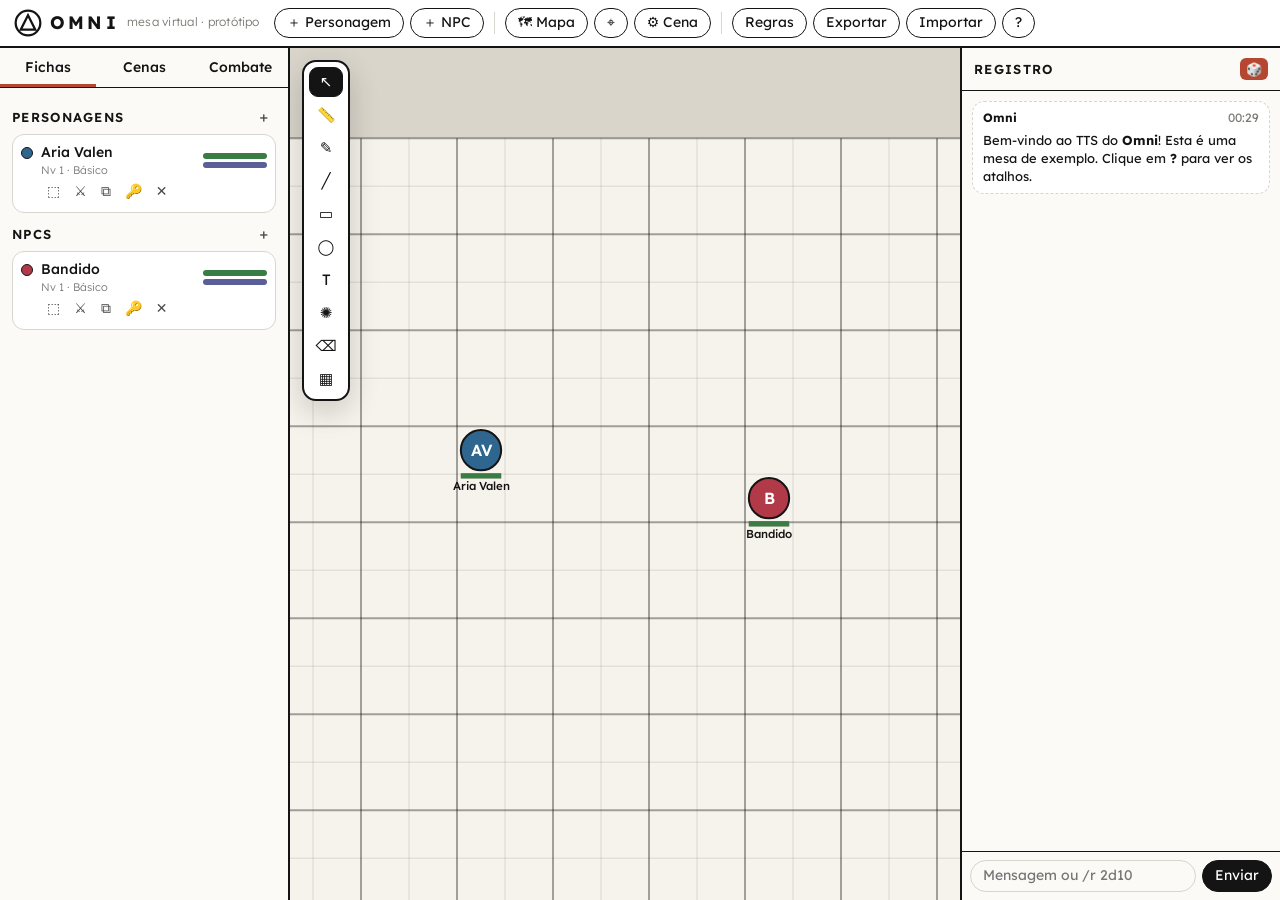
==== commit c4883d07: "VTT: desenho, áreas de efeito, régua compartilhada, névoa e dados animados Diferenciais mais elogiad" ====
--- a/vtt/index.html
+++ b/vtt/index.html
@@ -18,7 +18,6 @@
         <button id="btn-new-npc" class="so-mestre">＋ NPC</button>
         <span class="sep"></span>
         <button id="btn-map" class="so-mestre" title="Carregar imagem de mapa">🗺 Mapa</button>
-        <button id="btn-ruler" aria-pressed="false" title="Régua de zonas (ou Ctrl+arrastar)">📏 Régua</button>
         <button id="btn-center" title="Ver a cena inteira">⌖</button>
         <button id="btn-scene" class="so-mestre" title="Configurar cena e grade">⚙ Cena</button>
         <span class="sep"></span>
@@ -49,7 +48,7 @@
     </main>
 
     <aside class="right">
-      <h3 class="chat-title">Registro</h3>
+      <h3 class="chat-title">Registro <button id="btn-dados-animados" class="icon-btn" aria-pressed="true" title="Dados animados">🎲</button></h3>
       <div id="chat-log" class="chat-log" aria-live="polite"></div>
       <form id="chat-form" class="chat-form" autocomplete="off">
         <input name="msg" placeholder="Mensagem ou /r 2d10" aria-label="Mensagem">
--- a/vtt/css/omni.css
+++ b/vtt/css/omni.css
@@ -104,6 +104,44 @@
 .hud-row label { display: flex; align-items: center; gap: 6px; font-size: 12px; }
 .hud-actions { display: flex; flex-wrap: wrap; gap: 4px; }
 .hud-actions button { padding: 2px 10px; font-size: 12px; }
+
+/* ---------- paleta de ferramentas do mapa ---------- */
+.tool-palette { position: absolute; left: 12px; top: 12px; z-index: 5; display: flex; flex-direction: column; gap: 3px; padding: 5px;
+  background: var(--paper); border: var(--stroke) solid var(--line); border-radius: 14px; box-shadow: var(--shadow); max-height: calc(100% - 24px); overflow: auto; }
+.tool-palette > button, .tool-palette .tp-row button { width: 34px; height: 30px; padding: 0; border-radius: 9px; font-size: 15px; border-color: transparent; }
+.tool-palette > button:hover { border-color: var(--line-soft); }
+.tool-palette button[aria-pressed="true"] { background: var(--ink); color: var(--paper); border-color: var(--ink); }
+.tool-palette .tp-row { display: grid; grid-template-columns: repeat(2, 1fr); gap: 3px; border-top: 1.5px solid var(--line-soft); padding-top: 4px; }
+.tool-palette .tp-row button { width: auto; min-width: 30px; font-size: 12px; padding: 0 4px; border-color: var(--line-soft); }
+.tool-palette .tp-col { display: flex; flex-direction: column; gap: 4px; border-top: 1.5px solid var(--line-soft); padding-top: 4px; width: 92px; }
+.tool-palette .tp-col .tp-row { border: none; padding: 0; }
+.tool-palette .tp-check { font-size: 11px; display: flex; gap: 4px; align-items: center; }
+.tool-palette .tp-cores { grid-template-columns: repeat(2, 1fr); }
+.tool-palette .tp-cores button { height: 18px; min-width: 0; background: var(--c); border: 2px solid var(--paper); box-shadow: 0 0 0 1px var(--line-soft); }
+.tool-palette .tp-cores button[aria-pressed="true"] { box-shadow: 0 0 0 2px var(--ink); background: var(--c); }
+.tool-palette [data-limpar] { font-size: 11px; padding: 2px 4px; border-color: var(--line-soft); }
+.token-hud { left: 64px !important; }
+
+/* ---------- dados animados ---------- */
+.dice-tray { position: absolute; left: 50%; top: 22%; transform: translateX(-50%); z-index: 6; min-width: 220px; max-width: min(560px, 90%);
+  background: var(--paper); border: var(--stroke) solid var(--line); border-radius: 18px; box-shadow: var(--shadow); padding: 10px 14px; text-align: center; cursor: pointer;
+  animation: dt-in .18s ease-out; }
+.dice-tray.saindo { opacity: 0; transition: opacity .3s; }
+.dt-title { font-size: 12px; color: var(--ink-2); margin-bottom: 8px; }
+.dt-dice { display: flex; flex-wrap: wrap; gap: 8px; justify-content: center; }
+.dt-die { width: 38px; height: 38px; display: inline-flex; align-items: center; justify-content: center; font-weight: 700; font-size: 17px;
+  border: 2.5px solid var(--line); border-radius: 9px; background: var(--paper); }
+.dice-tray.rolando .dt-die { animation: dt-roll .85s cubic-bezier(.2, .8, .3, 1) both; animation-delay: calc(var(--i) * 25ms); }
+.dt-die.ok { background: var(--ink); color: var(--paper); }
+.dt-die.fail { color: var(--muted); border-color: var(--line-soft); }
+.dt-die.crit { box-shadow: 0 0 0 3px var(--accent); }
+.dt-result { margin-top: 8px; font-size: 14px; }
+.dt-result .ok { color: var(--ok); font-weight: 700; } .dt-result .falha { color: var(--danger); font-weight: 700; }
+@keyframes dt-roll { 0% { transform: translate(var(--dx), -70px) rotate(var(--r)) scale(.6); opacity: 0; } 60% { opacity: 1; } 100% { transform: none; } }
+@keyframes dt-in { from { transform: translateX(-50%) scale(.9); opacity: 0; } }
+@media (prefers-reduced-motion: reduce) { .dice-tray.rolando .dt-die, .dice-tray { animation: none; } }
+.chat-title { display: flex; justify-content: space-between; align-items: center; }
+.chat-title .icon-btn[aria-pressed="false"] { opacity: .35; }
 
 /* ---------- cenas ---------- */
 .scene-list { list-style: none; padding: 0; margin: 0 0 10px; }
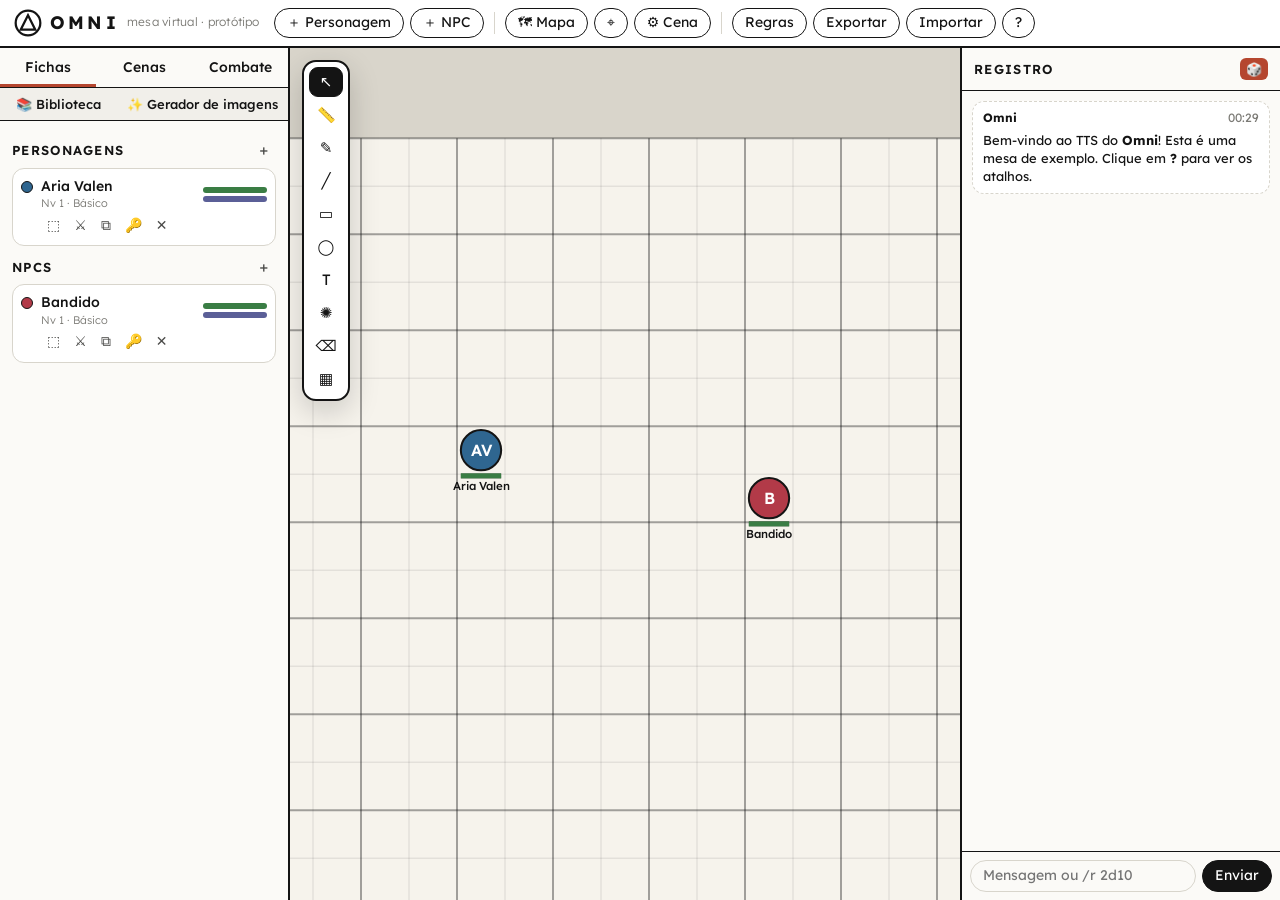
==== commit e55bdae0: "Biblioteca, criação de token, música e gerador de imagens local Pedido do autor: aba "Biblioteca" (c" ====
--- a/vtt/index.html
+++ b/vtt/index.html
@@ -27,6 +27,7 @@
         <button id="btn-help" title="Ajuda">?</button>
       </nav>
       <span id="round-badge" class="round-badge" aria-live="polite"></span>
+      <button id="btn-musica" class="music-badge" hidden></button>
       <span id="papel-badge" class="papel-badge" hidden></span>
       <button id="btn-net" class="net-badge" hidden title="Mesa compartilhada"></button>
     </header>
@@ -37,9 +38,15 @@
         <button data-panel="scenes" class="so-mestre" aria-selected="false" role="tab">Cenas</button>
         <button data-panel="combat" aria-selected="false" role="tab">Combate</button>
       </div>
+      <div class="panel-tabs panel-tabs-2" role="tablist">
+        <button data-panel="biblioteca" aria-selected="false" role="tab">📚 Biblioteca</button>
+        <button data-panel="gerador" class="so-mestre" aria-selected="false" role="tab">✨ Gerador de imagens</button>
+      </div>
       <div id="actors" class="panel"></div>
       <div id="scenes" class="panel" hidden></div>
       <div id="combat" class="panel" hidden></div>
+      <div id="biblioteca" class="panel" hidden></div>
+      <div id="gerador" class="panel" hidden></div>
     </aside>
 
     <main class="board-wrap">
--- a/vtt/css/omni.css
+++ b/vtt/css/omni.css
@@ -117,6 +117,8 @@
 .tool-palette .tp-col .tp-row { border: none; padding: 0; }
 .tool-palette .tp-check { font-size: 11px; display: flex; gap: 4px; align-items: center; }
 .tool-palette .tp-cores { grid-template-columns: repeat(2, 1fr); }
+.tool-palette .tp-zonas button { font-size: 11px; height: 24px; }
+.tool-palette .tp-zonas button[data-zona=""] { grid-column: 1 / -1; }
 .tool-palette .tp-cores button { height: 18px; min-width: 0; background: var(--c); border: 2px solid var(--paper); box-shadow: 0 0 0 1px var(--line-soft); }
 .tool-palette .tp-cores button[aria-pressed="true"] { box-shadow: 0 0 0 2px var(--ink); background: var(--c); }
 .tool-palette [data-limpar] { font-size: 11px; padding: 2px 4px; border-color: var(--line-soft); }
@@ -436,6 +438,117 @@
 .table-scroll { overflow-x: auto; }
 textarea.notes { min-height: 140px; } textarea.notes.tall { min-height: 220px; }
 
+/* ---------- Biblioteca, Gerador de imagens, Criação de token, Música ---------- */
+@media (min-width: 1101px) { #app.painel-largo { grid-template-columns: 480px 1fr 320px; } }
+.tp-check { display: inline-flex; gap: 5px; align-items: center; font-size: 12.5px; }
+.panel-tabs-2 { background: var(--bg); }
+.panel-tabs-2 button { padding: 7px 10px; font-size: 13px; }
+.lib { display: flex; flex-direction: column; gap: 8px; min-height: 100%; }
+.panel.soltar, .lib.soltar { outline: 2.5px dashed var(--accent); outline-offset: -6px; }
+.lib-top { display: flex; gap: 8px; }
+.lib-top input { flex: 1; }
+.lib-secoes { display: flex; gap: 4px; flex-wrap: wrap; }
+.lib-secoes button { font-size: 12.5px; padding: 3px 10px; }
+.lib-secoes button[aria-selected="true"] { background: var(--ink); color: var(--paper); }
+.lib-secoes small { opacity: .7; }
+.lib-sub { display: flex; gap: 4px; border-bottom: 1.5px solid var(--line-soft); padding-bottom: 6px; }
+.lib-sub button { font-size: 12.5px; padding: 2px 10px; }
+.lib-vazio { padding: 18px 4px; text-align: center; }
+.lib-grade { display: grid; grid-template-columns: repeat(auto-fill, minmax(104px, 1fr)); gap: 8px; }
+.lib-card { position: relative; display: flex; flex-direction: column; padding: 0; border-radius: 12px; overflow: hidden; border-color: var(--line-soft); background: var(--paper); text-align: left; white-space: normal; }
+.lib-card:hover { border-color: var(--line); }
+.lib-card > img:first-child { width: 100%; aspect-ratio: 1; object-fit: cover; background: var(--bg); display: block; }
+.lib-card span { font-size: 11.5px; padding: 3px 6px 5px; line-height: 1.25; overflow: hidden; text-overflow: ellipsis; white-space: nowrap; }
+.lib-selo { position: absolute; top: 4px; right: 4px; font-style: normal; font-size: 12px; background: rgba(0,0,0,.55); border-radius: 999px; padding: 0 5px; }
+.lib-selo.gerado { right: auto; left: 4px; }
+.lib-tok { position: absolute; right: 4px; bottom: 22px; width: 32px; height: 32px; filter: drop-shadow(0 1px 2px rgba(0,0,0,.6)); }
+.lib-linhas { list-style: none; margin: 0; padding: 0; }
+.lib-linhas li { display: flex; align-items: center; gap: 6px; padding: 5px 2px; border-bottom: 1px solid var(--line-soft); }
+.lib-linhas li > .link { flex: 1; overflow: hidden; text-overflow: ellipsis; }
+.lib-linhas li.tocando { background: color-mix(in srgb, var(--accent) 10%, transparent); }
+.lib-linhas li button:not(.link):not(.icon-btn) { font-size: 12px; padding: 1px 8px; }
+.lib-item { display: flex; flex-direction: column; gap: 10px; }
+.lib-item-img { position: relative; background: var(--bg); border-radius: 12px; overflow: hidden; display: flex; justify-content: center; }
+.lib-item-img > img:first-child { max-width: 100%; max-height: 44vh; object-fit: contain; display: block; }
+.lib-item-tok { position: absolute; right: 10px; bottom: 10px; width: 84px; height: 84px; filter: drop-shadow(0 2px 4px rgba(0,0,0,.6)); }
+.lib-item audio { width: 100%; }
+.lib-acoes { display: flex; flex-wrap: wrap; gap: 6px; align-items: center; }
+.lib-acoes button, .btn-link { font-size: 12.5px; padding: 3px 10px; }
+.lib-ficha { display: inline-flex; gap: 4px; align-items: center; }
+.lib-ficha select { max-width: 140px; }
+.btn-link { border: 1.5px solid var(--line); border-radius: 999px; color: inherit; text-decoration: none; background: var(--paper); }
+.btn-link:hover { background: var(--bg); }
+.mostrar-win .window-body { padding: 8px; }
+.mostrar-img { width: 100%; max-height: 78vh; object-fit: contain; display: block; border-radius: 10px; }
+
+.token-maker { display: grid; gap: 10px; }
+.tm-preview { display: flex; flex-direction: column; align-items: center; gap: 2px; }
+.tm-preview canvas { width: 240px; height: 240px; cursor: grab; border-radius: 12px;
+  background: repeating-conic-gradient(var(--line-soft) 0 25%, transparent 0 50%) 50% / 20px 20px; }
+.tm-preview canvas:active { cursor: grabbing; }
+.tm-fonte { display: flex; justify-content: space-between; align-items: center; gap: 8px; font-size: 13px; }
+.tm-escolha { display: flex; gap: 6px; overflow-x: auto; padding-bottom: 4px; }
+.tm-escolha button { padding: 0; width: 52px; height: 52px; flex: none; border-radius: 10px; overflow: hidden; border-color: var(--line-soft); }
+.tm-escolha button[aria-pressed="true"] { border: 2.5px solid var(--accent); background: none; }
+.tm-escolha img { width: 100%; height: 100%; object-fit: cover; display: block; }
+.tm-opcoes { display: grid; grid-template-columns: 1fr 1fr; gap: 8px 12px; align-items: center; }
+.tm-opcoes label { display: flex; flex-direction: column; font-size: 12px; color: var(--ink-2); gap: 2px; }
+.tm-opcoes input[type="color"] { width: 100%; height: 26px; border: 1.5px solid var(--line-soft); border-radius: 8px; padding: 1px; }
+.tm-cores { grid-column: 1 / -1; display: flex; gap: 6px; flex-wrap: wrap; }
+.tm-cores button { width: 28px; height: 28px; padding: 0; border-radius: 50%; border: 2px solid var(--paper); box-shadow: 0 0 0 1px var(--line-soft);
+  background: linear-gradient(135deg, var(--a), var(--b) 55%, var(--a) 75%, var(--b)); }
+.tm-cores button[aria-pressed="true"] { box-shadow: 0 0 0 2.5px var(--ink); background: linear-gradient(135deg, var(--a), var(--b) 55%, var(--a) 75%, var(--b)); }
+.tm-salvar { display: flex; gap: 8px; align-items: end; justify-content: space-between; border-top: 1.5px solid var(--line-soft); padding-top: 8px; }
+.tm-salvar label { display: flex; flex-direction: column; font-size: 12px; color: var(--ink-2); }
+
+.ger { display: flex; flex-direction: column; gap: 10px; }
+.ger-status { font-size: 13px; padding: 8px 10px; border: 1.5px solid var(--line-soft); border-radius: 12px; background: var(--paper); }
+.ger-status .ok { color: var(--ok); font-weight: 600; }
+.ger-status button { margin-left: 6px; }
+.ger-status .ger-desligar { float: right; font-size: 11.5px; padding: 1px 8px; margin: 0; }
+.ger-modos { display: grid; grid-template-columns: repeat(3, 1fr); gap: 6px; }
+.ger-modos button { display: flex; flex-direction: column; align-items: center; gap: 2px; border-radius: 14px; padding: 8px 4px; white-space: normal; font-size: 12.5px; line-height: 1.2; border-color: var(--line-soft); }
+.ger-modos button span { font-size: 22px; }
+.ger-modos button[aria-pressed="true"] { background: var(--ink); color: var(--paper); border-color: var(--ink); }
+.ger-chips { display: flex; gap: 6px; flex-wrap: wrap; }
+.ger-chips:empty { display: none; }
+.ger-chips button { font-size: 12px; padding: 2px 10px; }
+.ger-texto { display: flex; flex-direction: column; gap: 3px; position: relative; font-weight: 500; }
+.ger-texto textarea { font-weight: 400; }
+.ger-mencao { position: absolute; top: 100%; left: 0; z-index: 3; background: var(--paper); border: 1.5px solid var(--line); border-radius: 10px; box-shadow: var(--shadow); padding: 4px; display: flex; flex-direction: column; min-width: 200px; }
+.ger-mencao button { border: none; border-radius: 8px; display: flex; align-items: center; gap: 6px; text-align: left; font-weight: 400; }
+.ger-mencao img, .ger-chip img { width: 22px; height: 22px; border-radius: 50%; object-fit: cover; }
+.ger-refs { display: flex; flex-direction: column; gap: 6px; font-size: 13px; }
+.ger-refs:empty { display: none; }
+.ger-refs > div { display: flex; flex-wrap: wrap; gap: 6px; align-items: center; }
+.ger-chip { display: inline-flex; align-items: center; gap: 5px; border: 1.5px solid var(--line-soft); border-radius: 999px; padding: 2px 4px 2px 3px; background: var(--paper); font-size: 12.5px; }
+.ger-chip .icon-btn { padding: 0 4px; font-size: 11px; }
+.ger-linha { display: grid; grid-template-columns: 1.4fr 1fr .6fr .9fr; gap: 8px; }
+.ger-linha label, label[data-nome-label] { display: flex; flex-direction: column; font-size: 12px; color: var(--ink-2); gap: 2px; }
+.ger-avancado { font-size: 12.5px; }
+.ger-avancado summary { cursor: pointer; color: var(--ink-2); }
+.ger-avancado[open] { display: flex; flex-direction: column; gap: 6px; }
+.ger-avancado textarea { font-size: 12px; font-family: ui-monospace, Consolas, monospace; }
+.ger-avancado label:not(.tp-check) { display: flex; flex-direction: column; color: var(--ink-2); }
+.ger-avisos:empty { display: none; }
+.ger-btn { align-self: stretch; padding: 9px; font-size: 15px; }
+.ger-trabalhos { display: flex; flex-direction: column; gap: 8px; }
+.ger-trab { border: 1.5px solid var(--line-soft); border-radius: 12px; padding: 8px 10px; background: var(--paper); }
+.ger-trab.erro { border-color: var(--danger); }
+.ger-trab-top { display: flex; align-items: center; gap: 6px; }
+.ger-trab-top b { flex: 1; overflow: hidden; text-overflow: ellipsis; white-space: nowrap; font-weight: 500; }
+.ger-barra { height: 6px; border-radius: 999px; background: var(--line-soft); overflow: hidden; margin-top: 6px; }
+.ger-barra i { display: block; height: 100%; background: var(--accent); transition: width .9s linear; }
+.ger-res { display: flex; gap: 6px; margin-top: 6px; flex-wrap: wrap; }
+.ger-res button { padding: 0; width: 96px; height: 96px; border-radius: 10px; overflow: hidden; border-color: var(--line-soft); }
+.ger-res img { width: 100%; height: 100%; object-fit: cover; display: block; }
+
+.music-badge { font-size: 12px; max-width: 200px; overflow: hidden; text-overflow: ellipsis; }
+.music-pop { position: fixed; z-index: 9000; background: var(--paper); border: var(--stroke) solid var(--line); border-radius: 14px; box-shadow: var(--shadow); padding: 10px 12px; display: flex; flex-direction: column; gap: 8px; min-width: 230px; font-size: 13px; }
+.music-pop label:not(.tp-check) { display: flex; flex-direction: column; color: var(--ink-2); font-size: 12px; }
+.music-pop .row { display: flex; gap: 6px; }
+.music-unlock { position: fixed; bottom: 18px; right: 18px; z-index: 9500; background: var(--accent); color: var(--accent-ink); border-color: var(--accent); box-shadow: var(--shadow); }
+
 @media (max-width: 1100px) {
   #app { grid-template: "top" auto "board" 1fr "left" 220px "right" 240px / 1fr; }
   body { overflow: auto; }
